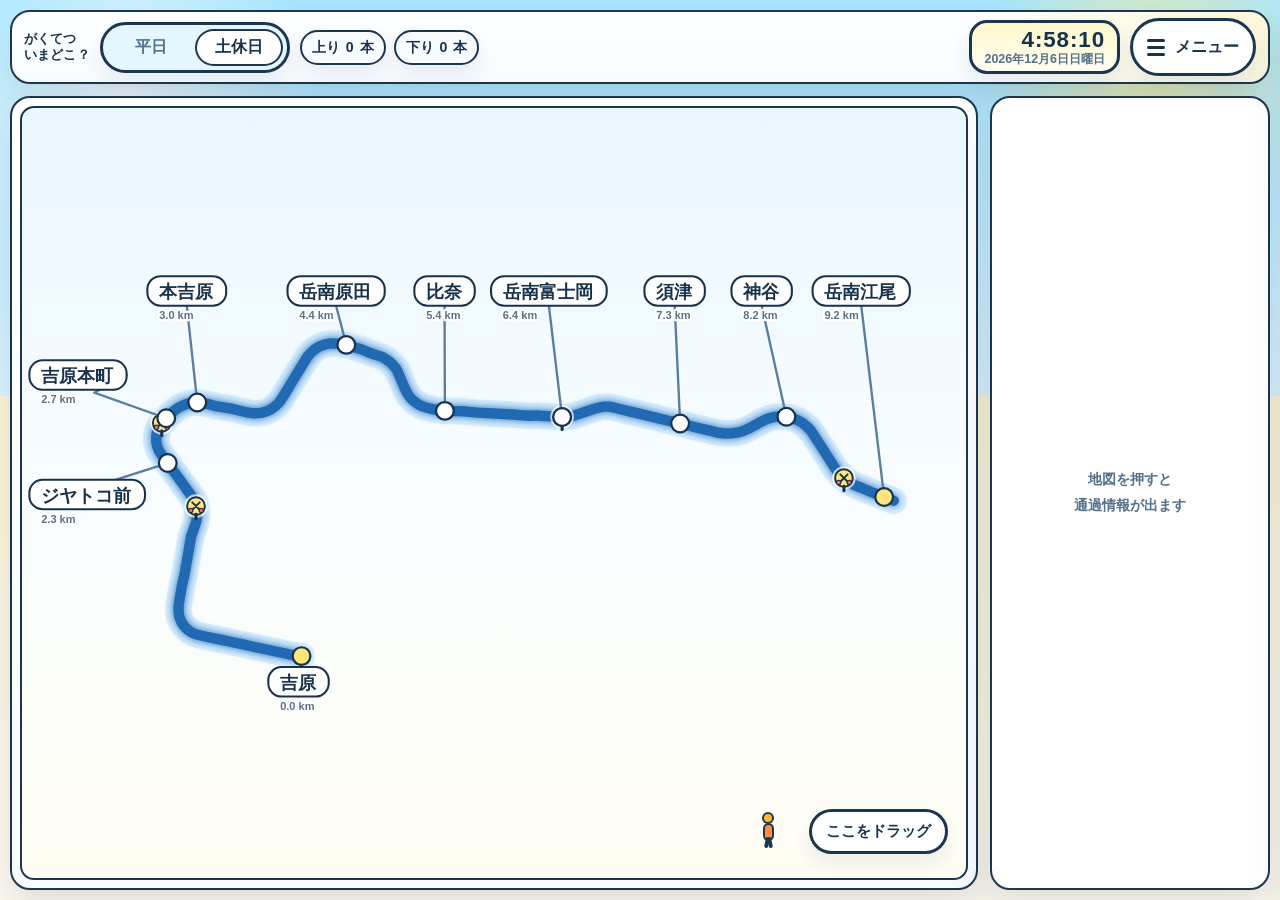
==== index.html @ 210066d0 "first commit" ====
<!DOCTYPE html>
<html lang="ja">
<head>
  <meta charset="UTF-8">
  <meta name="viewport" content="width=device-width, initial-scale=1.0">
  <title>がくてつ いまどこ？</title>
  <link rel="stylesheet" href="./styles/main.css">
</head>
<body>
  <div class="app">
    <header class="top-bar">
      <div class="app-title">がくてつ<br>いまどこ？</div>
      <div class="segmented" role="radiogroup" aria-label="ダイヤ選択">
        <label>
          <input type="radio" name="scheduleType" value="weekday">
          <span>平日</span>
        </label>
        <label>
          <input type="radio" name="scheduleType" value="holiday">
          <span>土休日</span>
        </label>
      </div>

      <div class="status-row">
        <span class="pill">上り <strong id="runningInboundCount">0</strong> 本</span>
        <span class="pill">下り <strong id="runningOutboundCount">0</strong> 本</span>
      </div>

      <div class="time-compact">
        <span class="time-value" id="clockValue">--:--:--</span>
        <span class="date-compact" id="dateValue">----</span>
      </div>

      <button id="menuToggle" class="menu-toggle secondary" type="button" aria-controls="appDrawer" aria-expanded="false">
        <span class="menu-toggle-icon" aria-hidden="true">
          <span></span>
          <span></span>
          <span></span>
        </span>
        <span>メニュー</span>
      </button>
    </header>

    <div class="content-area">
      <div class="map-frame">
        <div class="map-shell" id="mapShell">
          <svg id="routeMap" viewBox="0 0 1280 720" aria-labelledby="mapTitle mapDesc" role="img">
            <title id="mapTitle">岳南電車 路線図</title>
            <desc id="mapDesc">吉原から岳南江尾までの路線、主要踏切、駅、現在の列車位置を表示します。</desc>
          </svg>

          <div id="dragPickerDock" class="drag-picker-dock">
            <button id="dragPicker" class="drag-picker" type="button" aria-label="ひと型をドラッグして場所を選ぶ">
              <span class="drag-picker-person" aria-hidden="true">
                <span class="drag-picker-head"></span>
                <span class="drag-picker-body"></span>
              </span>
            </button>
            <span class="drag-picker-copy" aria-hidden="true">ここをドラッグ</span>
          </div>
        </div>

      </div>

      <aside class="side-panel" id="sidePanel" data-empty="true">
        <div class="side-empty">
          <p>地図を押すと<br>通過情報が出ます</p>
        </div>
        <div class="side-content">
          <header class="side-header">
            <span class="selection-kind" id="selectionKind"></span>
            <div class="selection-name" id="selectionName"></div>
            <div class="selection-km" id="selectionKm"></div>
          </header>

          <div class="side-next" id="sideNextSection">
            <div class="side-dir">
              <div class="side-dir-label"><span class="mini inbound"></span>上り　次の1本</div>
              <ul class="schedule-list" id="nearInboundList"></ul>
            </div>
            <div class="side-dir">
              <div class="side-dir-label"><span class="mini outbound"></span>下り　次の1本</div>
              <ul class="schedule-list" id="nearOutboundList"></ul>
            </div>
          </div>

          <div class="side-all" id="sideAllSection" hidden>
            <div class="side-dir-label">今日の全通過時刻</div>
            <ul class="tt-list" id="sideAllList"></ul>
          </div>

          <div class="side-footer">
            <button id="toggleSidePanelAll" class="secondary compact-button" type="button">全時刻を見る</button>
            <button id="resetSelectionButton" class="secondary compact-button" type="button">えらびなおす</button>
          </div>
        </div>
      </aside>
    </div>
  </div>

  <div class="drawer-backdrop" id="drawerBackdrop" hidden></div>

  <aside class="app-drawer" id="appDrawer" role="dialog" aria-modal="true" aria-hidden="true" aria-label="一覧と詳細" hidden>
    <div class="drawer-head">
      <div>
        <div class="drawer-kicker">メニュー</div>
        <h2>一覧と詳細</h2>
      </div>
      <button id="drawerCloseButton" class="secondary compact-button" type="button">閉じる</button>
    </div>

    <div class="drawer-body">
      <section class="drawer-section">
        <div class="drawer-app-info">
          <span class="eyebrow">おさんぽれっしゃマップ</span>
          <h2>がくてつ いまどこ？</h2>
          <p>地図のどこかを押すと、その場所を通る電車の時刻を表示します。</p>
        </div>
        <div class="status-row">
          <span class="pill">自動判定 <strong id="autoModeLabel">平日</strong></span>
          <span class="pill">表示中 <strong id="activeModeLabel">平日</strong></span>
        </div>
      </section>

      <section class="drawer-section">
        <div class="drawer-section-head">
          <h3>選んだ場所</h3>
          <button id="toggleAllButton" class="secondary compact-button" type="button" disabled>全時刻を見る</button>
        </div>

        <div class="drawer-location-info">
          <span class="drawer-info-item"><span class="drawer-info-label">最寄り駅</span><span id="nearestStation">—</span></span>
          <span class="drawer-info-item"><span class="drawer-info-label">最寄り踏切</span><span id="nearestCrossing">—</span></span>
        </div>

        <div id="selectionDetailSummary" style="display:none"></div>
        <div id="selectionModeSummary" style="display:none"></div>

        <div class="all-passages" id="allPassagesSection" hidden>
          <ul class="tt-list" id="allPassagesList"></ul>
        </div>
      </section>

      <section class="drawer-section">
        <div class="drawer-section-head">
          <h3>駅一覧</h3>
        </div>
        <div class="location-list" id="stationList"></div>
      </section>

      <section class="drawer-section">
        <div class="drawer-section-head">
          <h3>踏切一覧</h3>
        </div>
        <div class="location-list" id="crossingList"></div>
      </section>

      <section class="drawer-section">
        <div class="drawer-section-head">
          <h3>地図の見かた</h3>
        </div>
        <div class="drawer-note">
          青い矢印が上り（岳南江尾→吉原）、オレンジが下り（吉原→岳南江尾）です。黄色のマークが踏切、緑のマーカーが選択した地点です。通過時刻は駅間を等速として計算しています。
        </div>
      </section>
    </div>
  </aside>

  <script defer src="./src/data.js"></script>
  <script defer src="./src/geometry.js"></script>
  <script defer src="./src/schedule.js"></script>
  <script defer src="./src/app.js"></script>
</body>
</html>
---- styles/main.css ----
:root {
  --sky: #a7e7ff;
  --ground: #fff6d8;
  --panel: #ffffff;
  --ink: #18324c;
  --sub: #53718a;
  --outline: #1c3650;
  --route: #2369b3;
  --station: #ffffff;
  --terminal: #ffe57a;
  --crossing: #ffd449;
  --inbound: #2d80ea;
  --outbound: #ff8034;
  --selection: #23c47b;
  --selection-soft: #dff8ea;
  --shadow: 0 18px 40px rgba(24, 50, 76, 0.14);
  --shadow-soft: 0 10px 20px rgba(24, 50, 76, 0.08);
}

* {
  box-sizing: border-box;
}

body {
  margin: 0;
  min-height: 100vh;
  font-family: "Aptos", "BIZ UDPGothic", "Yu Gothic UI", "Yu Gothic", "Meiryo", sans-serif;
  color: var(--ink);
  background:
    radial-gradient(circle at 10% 12%, rgba(255, 255, 255, 0.85), transparent 14%),
    radial-gradient(circle at 90% 8%, rgba(255, 238, 153, 0.75), transparent 12%),
    linear-gradient(180deg, var(--sky) 0%, #dff5ff 44%, var(--ground) 44%, #fffaf0 100%);
  padding: 10px;
  overflow: hidden;
}

body.drawer-open {
  overflow: hidden;
}

.app {
  width: min(1600px, 100%);
  height: calc(100vh - 20px);
  margin: 0 auto;
  display: grid;
  grid-template-rows: auto minmax(0, 1fr);
  gap: 12px;
}

.top-bar,
.map-frame,
.side-panel,
.app-drawer {
  background: var(--panel);
  border: 2px solid var(--outline);
  border-radius: 20px;
  box-shadow: var(--shadow);
}

.top-bar {
  padding: 6px 12px;
  display: flex;
  align-items: center;
  gap: 10px;
  flex-wrap: nowrap;
  background:
    radial-gradient(circle at right top, rgba(255, 229, 122, 0.28), transparent 24%),
    linear-gradient(180deg, rgba(255, 255, 255, 0.98), rgba(248, 252, 255, 0.98));
}

.app-title {
  font-size: 0.82rem;
  font-weight: 900;
  line-height: 1.25;
  white-space: nowrap;
  color: var(--ink);
  letter-spacing: 0.01em;
}

.top-bar .status-row {
  flex: 1 1 auto;
  flex-wrap: nowrap;
}

.time-compact {
  display: flex;
  flex-direction: column;
  align-items: flex-end;
  gap: 2px;
  white-space: nowrap;
  border: 3px solid var(--outline);
  border-radius: 18px;
  padding: 6px 12px;
  background: linear-gradient(180deg, #fff8cb, #fffef3);
  box-shadow: var(--shadow-soft);
}

.time-compact .time-value {
  font-size: 1.4rem;
  font-weight: 900;
  letter-spacing: 0.04em;
  line-height: 1;
  margin-top: 0;
}

.date-compact {
  color: var(--sub);
  font-size: 0.78rem;
  font-weight: 700;
  line-height: 1;
}

.eyebrow {
  display: inline-flex;
  align-self: start;
  align-items: center;
  gap: 8px;
  padding: 4px 10px;
  border-radius: 999px;
  background: #ffec8e;
  border: 2px solid var(--outline);
  font-size: 0.78rem;
  font-weight: 800;
  letter-spacing: 0.04em;
  white-space: nowrap;
}

h1,
h2,
h3,
p {
  margin: 0;
}

h1 {
  font-size: clamp(1.3rem, 1vw + 0.9rem, 1.9rem);
  line-height: 1.1;
  letter-spacing: 0.01em;
  word-break: keep-all;
}

.time-box {
  padding: 10px 14px;
  border-radius: 22px;
  border: 3px solid var(--outline);
  background: linear-gradient(180deg, #fff8cb, #fffef3);
  box-shadow: var(--shadow-soft);
  min-width: 228px;
}

.time-label {
  font-size: 0.8rem;
  font-weight: 800;
  color: var(--sub);
  letter-spacing: 0.08em;
  text-transform: uppercase;
}

.time-value {
  margin-top: 4px;
  font-size: clamp(1.65rem, 1vw + 1rem, 2.2rem);
  font-weight: 900;
  letter-spacing: 0.05em;
  line-height: 1;
}

.date-value {
  margin-top: 4px;
  color: var(--sub);
  font-weight: 700;
}

.segmented {
  display: inline-flex;
  padding: 4px;
  border-radius: 999px;
  background: #e4f6ff;
  border: 3px solid var(--outline);
  box-shadow: var(--shadow-soft);
}

.segmented label {
  position: relative;
  cursor: pointer;
}

.segmented input {
  position: absolute;
  opacity: 0;
  pointer-events: none;
}

.segmented span {
  display: inline-flex;
  align-items: center;
  justify-content: center;
  min-width: 88px;
  padding: 8px 14px;
  border-radius: 999px;
  font-weight: 800;
  color: var(--sub);
  transition: 180ms ease;
}

.segmented input:checked + span {
  color: var(--ink);
  background: #ffffff;
  box-shadow: inset 0 0 0 2px var(--outline);
}

.status-row {
  display: flex;
  gap: 8px;
  flex-wrap: wrap;
  align-items: center;
  justify-content: flex-start;
}

.pill {
  display: inline-flex;
  align-items: center;
  gap: 6px;
  padding: 6px 10px;
  border-radius: 999px;
  background: #f8fbff;
  border: 2px solid var(--outline);
  font-size: 0.88rem;
  font-weight: 800;
  box-shadow: var(--shadow-soft);
}

.pill strong {
  font-weight: 900;
}

button {
  appearance: none;
  border: 3px solid var(--outline);
  border-radius: 999px;
  padding: 11px 16px;
  background: #7ee38f;
  color: var(--ink);
  font: inherit;
  font-weight: 900;
  cursor: pointer;
  box-shadow: var(--shadow-soft);
  transition: transform 180ms ease, filter 180ms ease;
}

button:hover {
  transform: translateY(-1px);
  filter: brightness(1.02);
}

button.secondary {
  background: #ffffff;
}

button:disabled {
  cursor: default;
  opacity: 0.5;
  transform: none;
}

.compact-button {
  padding: 8px 13px;
  font-size: 0.9rem;
}

.menu-toggle {
  display: inline-flex;
  align-items: center;
  gap: 10px;
  padding-inline: 14px;
  min-height: 58px;
}

.menu-toggle-icon {
  display: inline-grid;
  gap: 4px;
}

.menu-toggle-icon span {
  display: block;
  width: 18px;
  height: 3px;
  border-radius: 999px;
  background: var(--ink);
}

.content-area {
  display: grid;
  grid-template-columns: minmax(0, 1fr) 280px;
  gap: 12px;
  min-height: 0;
}

.map-frame {
  padding: 8px;
  display: grid;
  grid-template-rows: minmax(0, 1fr);
  min-height: 0;
  background: linear-gradient(180deg, #ffffff, #f7fbff);
}

.map-legend-overlay {
  position: absolute;
  top: 12px;
  left: 12px;
  display: flex;
  gap: 6px;
  flex-wrap: wrap;
  pointer-events: none;
  z-index: 2;
}

.side-panel {
  padding: 16px 14px;
  display: grid;
  grid-template-rows: 1fr;
  align-items: stretch;
  overflow-y: auto;
}

.side-panel[data-empty="true"] .side-content,
.side-panel[data-empty="false"] .side-empty {
  display: none;
}

.side-empty {
  display: flex;
  align-items: center;
  justify-content: center;
  text-align: center;
  color: var(--sub);
  font-size: 0.9rem;
  font-weight: 700;
  line-height: 1.8;
}

.side-content {
  display: flex;
  flex-direction: column;
  gap: 14px;
}

.side-header {
  display: flex;
  flex-direction: column;
  gap: 4px;
}

.side-header .selection-name {
  font-size: 1rem;
  font-weight: 800;
  line-height: 1.3;
  color: var(--ink);
}

.side-header .selection-km {
  font-size: 1.6rem;
  font-weight: 900;
  letter-spacing: -0.01em;
  color: var(--ink);
}

.side-next {
  display: flex;
  flex-direction: column;
  gap: 10px;
}

.side-dir {
  display: flex;
  flex-direction: column;
  gap: 5px;
}

.side-dir-label {
  display: flex;
  align-items: center;
  gap: 6px;
  font-size: 0.78rem;
  font-weight: 800;
  color: var(--sub);
  letter-spacing: 0.04em;
  text-transform: uppercase;
  padding-bottom: 2px;
  border-bottom: 1px solid rgba(28, 54, 80, 0.1);
}

.side-all {
  display: flex;
  flex-direction: column;
  gap: 6px;
}

.side-all[hidden] {
  display: none;
}

.side-footer {
  display: flex;
  gap: 6px;
  flex-wrap: wrap;
}

.tt-list {
  margin: 0;
  padding: 0;
  list-style: none;
  display: flex;
  flex-direction: column;
  gap: 1px;
}

.tt-item {
  display: flex;
  align-items: center;
  gap: 8px;
  padding: 6px 4px;
  border-bottom: 1px solid rgba(28, 54, 80, 0.06);
}

.tt-time {
  font-size: 0.95rem;
  font-weight: 800;
  font-variant-numeric: tabular-nums;
  white-space: nowrap;
  min-width: 76px;
  color: var(--ink);
}

.tt-badge {
  display: inline-flex;
  align-items: center;
  justify-content: center;
  padding: 2px 8px;
  border-radius: 999px;
  font-size: 0.72rem;
  font-weight: 900;
  color: #fff;
}

.tt-badge.inbound {
  background: var(--inbound);
}

.tt-badge.outbound {
  background: var(--outbound);
}

.tt-rel {
  font-size: 0.82rem;
  font-weight: 700;
  color: var(--sub);
  margin-left: auto;
  white-space: nowrap;
}

.tt-empty {
  font-size: 0.85rem;
  color: var(--sub);
  font-weight: 700;
  padding: 8px 4px;
}

.map-chip {
  display: inline-flex;
  align-items: center;
  gap: 8px;
  padding: 6px 10px;
  border-radius: 999px;
  border: 2px solid var(--outline);
  background: #ffffff;
  font-size: 0.86rem;
  font-weight: 800;
  box-shadow: var(--shadow-soft);
}

.map-shell {
  position: relative;
  min-height: 0;
  height: 100%;
  border-radius: 14px;
  overflow: hidden;
  border: 2px solid var(--outline);
  background:
    linear-gradient(180deg, #e9f7ff, #f9fdff 52%, #fffdf4 100%),
    repeating-linear-gradient(
      90deg,
      rgba(35, 105, 179, 0.04) 0,
      rgba(35, 105, 179, 0.04) 1px,
      transparent 1px,
      transparent 48px
    ),
    repeating-linear-gradient(
      0deg,
      rgba(35, 105, 179, 0.04) 0,
      rgba(35, 105, 179, 0.04) 1px,
      transparent 1px,
      transparent 48px
    );
}

.map-shell.is-targeting {
  box-shadow: inset 0 0 0 5px rgba(255, 212, 73, 0.48);
}

#routeMap {
  width: 100%;
  height: 100%;
  display: block;
}

.selection-kind {
  display: inline-flex;
  align-self: start;
  padding: 5px 10px;
  border-radius: 999px;
  background: var(--selection-soft);
  color: #0f7c4d;
  border: 2px solid var(--selection);
  font-weight: 900;
  font-size: 0.83rem;
}

.selection-name {
  font-size: 1.1rem;
  font-weight: 900;
  line-height: 1.3;
}

.selection-km {
  font-size: 1.4rem;
  font-weight: 900;
  line-height: 1;
  white-space: nowrap;
}

.selection-strip-actions {
  display: none;
}

.meta-grid {
  display: grid;
  gap: 8px;
}

.meta-grid-compact {
  grid-template-columns: repeat(2, minmax(0, 1fr));
}

.meta-box,
.selection-summary-box {
  padding: 6px 0;
}

.meta-label {
  color: var(--sub);
  font-size: 0.8rem;
  font-weight: 800;
}

.meta-value {
  margin-top: 4px;
  font-weight: 900;
  line-height: 1.35;
}

.selection-mode {
  color: var(--sub);
  font-size: 0.84rem;
  font-weight: 800;
}

.direction-block {
  display: grid;
  gap: 6px;
  min-width: 0;
}

.direction-title {
  display: flex;
  align-items: center;
  gap: 8px;
  font-size: 0.94rem;
  font-weight: 900;
}

.mini {
  width: 14px;
  height: 14px;
  border-radius: 50%;
  display: inline-block;
  border: 2px solid var(--outline);
  flex: 0 0 auto;
}

.mini.inbound {
  background: var(--inbound);
}

.mini.outbound {
  background: var(--outbound);
}

.schedule-list {
  margin: 0;
  padding: 0;
  list-style: none;
  display: grid;
  gap: 6px;
}

.schedule-item,
.empty-item {
  padding: 10px 11px;
  border-radius: 16px;
  border: 2px solid var(--outline);
  background: #ffffff;
  box-shadow: var(--shadow-soft);
}

.empty-item {
  color: var(--sub);
  background: #f9fbfd;
  font-weight: 700;
}

.schedule-item.passed {
  opacity: 0.56;
}

.schedule-main {
  display: flex;
  justify-content: space-between;
  gap: 8px;
  align-items: center;
  flex-wrap: wrap;
}

.schedule-time {
  font-size: 1rem;
  font-weight: 900;
}

.schedule-badge {
  display: inline-flex;
  align-items: center;
  justify-content: center;
  padding: 4px 9px;
  border-radius: 999px;
  color: #ffffff;
  font-size: 0.78rem;
  font-weight: 900;
  letter-spacing: 0.02em;
}

.schedule-badge.inbound {
  background: var(--inbound);
}

.schedule-badge.outbound {
  background: var(--outbound);
}

.schedule-sub {
  margin-top: 4px;
  color: var(--sub);
  font-size: 0.85rem;
  line-height: 1.4;
}

.schedule-relative {
  margin-top: 5px;
  font-size: 0.83rem;
  font-weight: 900;
}

.schedule-list-compact .schedule-item,
.schedule-list-compact .empty-item {
  min-height: 100%;
}

.schedule-list-compact .schedule-sub {
  display: none;
}

.all-passages[hidden] {
  display: none;
}

.all-passages {
  max-height: 360px;
  overflow: auto;
  padding-right: 4px;
}

.map-caption {
  display: flex;
  justify-content: space-between;
  gap: 8px;
  flex-wrap: wrap;
  color: var(--sub);
  font-size: 0.84rem;
  line-height: 1.4;
}

.drag-picker-dock {
  position: absolute;
  right: 18px;
  bottom: 18px;
  z-index: 3;
  display: inline-flex;
  align-items: center;
  gap: 12px;
}

.drag-picker {
  position: relative;
  width: 58px;
  height: 58px;
  display: inline-flex;
  align-items: center;
  justify-content: center;
  padding: 0;
  border-radius: 50%;
  border: none;
  background: transparent;
  box-shadow: none;
  cursor: grab;
  user-select: none;
  touch-action: none;
}

.drag-picker:active {
  cursor: grabbing;
}

.drag-picker.is-dragging {
  position: fixed;
  top: 0;
  left: 0;
  right: auto;
  transform: translate(-50%, -64%);
  z-index: 1000;
  cursor: grabbing;
  pointer-events: none;
  box-shadow: 0 18px 28px rgba(24, 50, 76, 0.24);
}

.drag-picker-dock.is-dragging .drag-picker-copy {
  opacity: 0.26;
}

.drag-picker-copy {
  padding: 10px 14px;
  border-radius: 999px;
  border: 3px solid var(--outline);
  background: rgba(255, 255, 255, 0.96);
  box-shadow: var(--shadow-soft);
  font-size: 0.92rem;
  font-weight: 900;
  color: var(--ink);
  white-space: nowrap;
  pointer-events: none;
}

.drag-picker-person {
  position: relative;
  width: 24px;
  height: 38px;
  display: inline-block;
  flex: 0 0 auto;
}

.drag-picker-head {
  position: absolute;
  top: 0;
  left: 50%;
  width: 12px;
  height: 12px;
  margin-left: -6px;
  border-radius: 50%;
  background: #ffb631;
  border: 2px solid var(--outline);
}

.drag-picker-body {
  position: absolute;
  left: 50%;
  top: 11px;
  width: 11px;
  height: 18px;
  margin-left: -5.5px;
  border-radius: 7px;
  background: #ff8c42;
  border: 2px solid var(--outline);
}

.drag-picker-body::before,
.drag-picker-body::after {
  content: "";
  position: absolute;
  bottom: -9px;
  width: 4px;
  height: 11px;
  border-radius: 4px;
  background: var(--outline);
}

.drag-picker-body::before {
  left: 0;
  transform: rotate(12deg);
}

.drag-picker-body::after {
  right: 0;
  transform: rotate(-12deg);
}

.legend-dot,
.legend-square {
  width: 15px;
  height: 15px;
  display: inline-block;
  border: 2px solid var(--outline);
  flex: 0 0 auto;
}

.legend-dot {
  border-radius: 50%;
  background: var(--station);
}

.legend-dot.terminal {
  background: var(--terminal);
}

.legend-dot.selection {
  background: var(--selection);
}

.legend-square.inbound {
  background: var(--inbound);
  border-radius: 5px;
}

.legend-square.outbound {
  background: var(--outbound);
  border-radius: 5px;
}

.legend-triangle {
  width: 0;
  height: 0;
  border-left: 8px solid transparent;
  border-right: 8px solid transparent;
  border-bottom: 14px solid var(--crossing);
  filter: drop-shadow(0 1px 0 var(--outline));
  flex: 0 0 auto;
}

.drawer-backdrop {
  position: fixed;
  inset: 0;
  z-index: 20;
  background: rgba(24, 50, 76, 0.18);
  backdrop-filter: blur(2px);
  opacity: 0;
  pointer-events: none;
  transition: opacity 220ms ease;
}

.drawer-backdrop.is-open {
  opacity: 1;
  pointer-events: auto;
}

.app-drawer {
  position: fixed;
  top: 10px;
  right: 10px;
  bottom: 10px;
  width: min(420px, calc(100vw - 20px));
  z-index: 30;
  padding: 18px;
  display: grid;
  grid-template-rows: auto minmax(0, 1fr);
  gap: 16px;
  transform: translateX(calc(100% + 18px));
  transition: transform 220ms ease;
  background: linear-gradient(180deg, #ffffff, #fffdfa);
}

.app-drawer.is-open {
  transform: translateX(0);
}

.drawer-head {
  display: flex;
  align-items: center;
  justify-content: space-between;
  gap: 12px;
}

.drawer-kicker {
  color: var(--sub);
  font-size: 0.8rem;
  font-weight: 900;
  letter-spacing: 0.08em;
  text-transform: uppercase;
}

.drawer-head h2 {
  margin-top: 2px;
  font-size: 1.3rem;
}

.drawer-body {
  min-height: 0;
  overflow: auto;
  display: grid;
  gap: 16px;
  padding-right: 4px;
}

.drawer-section {
  padding: 14px 2px;
  border-bottom: 1px solid rgba(28, 54, 80, 0.1);
  display: flex;
  flex-direction: column;
  gap: 10px;
}

.drawer-section:last-child {
  border-bottom: none;
}

.drawer-app-info {
  display: flex;
  flex-direction: column;
  gap: 4px;
}

.drawer-app-info h2 {
  font-size: 1.1rem;
}

.drawer-app-info p {
  color: var(--sub);
  font-size: 0.84rem;
  line-height: 1.5;
}

.drawer-section-head {
  display: flex;
  justify-content: space-between;
  gap: 12px;
  align-items: center;
}

.drawer-section h3 {
  font-size: 0.82rem;
  font-weight: 800;
  letter-spacing: 0.06em;
  text-transform: uppercase;
  color: var(--sub);
}

.drawer-location-info {
  display: flex;
  flex-direction: column;
  gap: 2px;
}

.drawer-info-item {
  font-size: 0.9rem;
  font-weight: 700;
  display: flex;
  gap: 8px;
  align-items: baseline;
}

.drawer-info-label {
  font-size: 0.75rem;
  color: var(--sub);
  font-weight: 700;
  white-space: nowrap;
}

.location-list {
  display: grid;
  grid-template-columns: repeat(2, minmax(0, 1fr));
  gap: 8px;
}

.location-button {
  width: 100%;
  border: 1px solid rgba(28, 54, 80, 0.2);
  border-radius: 10px;
  background: #ffffff;
  padding: 8px 10px;
  text-align: left;
  display: grid;
  gap: 2px;
  font-weight: 800;
}

.location-button.is-active {
  background: var(--selection-soft);
  border-color: var(--selection);
}

.location-name {
  font-size: 0.94rem;
  line-height: 1.25;
}

.location-meta {
  color: var(--sub);
  font-size: 0.8rem;
  font-weight: 800;
}

.drawer-note {
  padding: 12px 14px;
  border-radius: 10px;
  background: #f0f6ff;
  border-left: 3px solid var(--route);
  color: var(--sub);
  line-height: 1.6;
  font-size: 0.92rem;
}

@media (max-width: 680px) {
  body {
    overflow: auto;
  }

  .app {
    gap: 10px;
    height: auto;
  }

  .content-area {
    grid-template-columns: 1fr;
  }

  .side-panel {
    min-height: 200px;
  }

  .segmented {
    width: 100%;
  }

  .segmented label {
    flex: 1 1 auto;
  }

  .segmented span {
    width: 100%;
  }

  .meta-grid-compact,
  .location-list {
    grid-template-columns: 1fr;
  }

  .map-shell {
    min-height: 560px;
  }

  .drag-picker-dock {
    right: 12px;
    bottom: 12px;
    gap: 10px;
  }

  .drag-picker {
    width: 52px;
    height: 52px;
  }

  .drag-picker-copy {
    font-size: 0.84rem;
    padding: 8px 12px;
  }

  .app-drawer {
    width: calc(100vw - 16px);
    inset: 8px;
    top: 8px;
    right: 8px;
    bottom: 8px;
  }
}
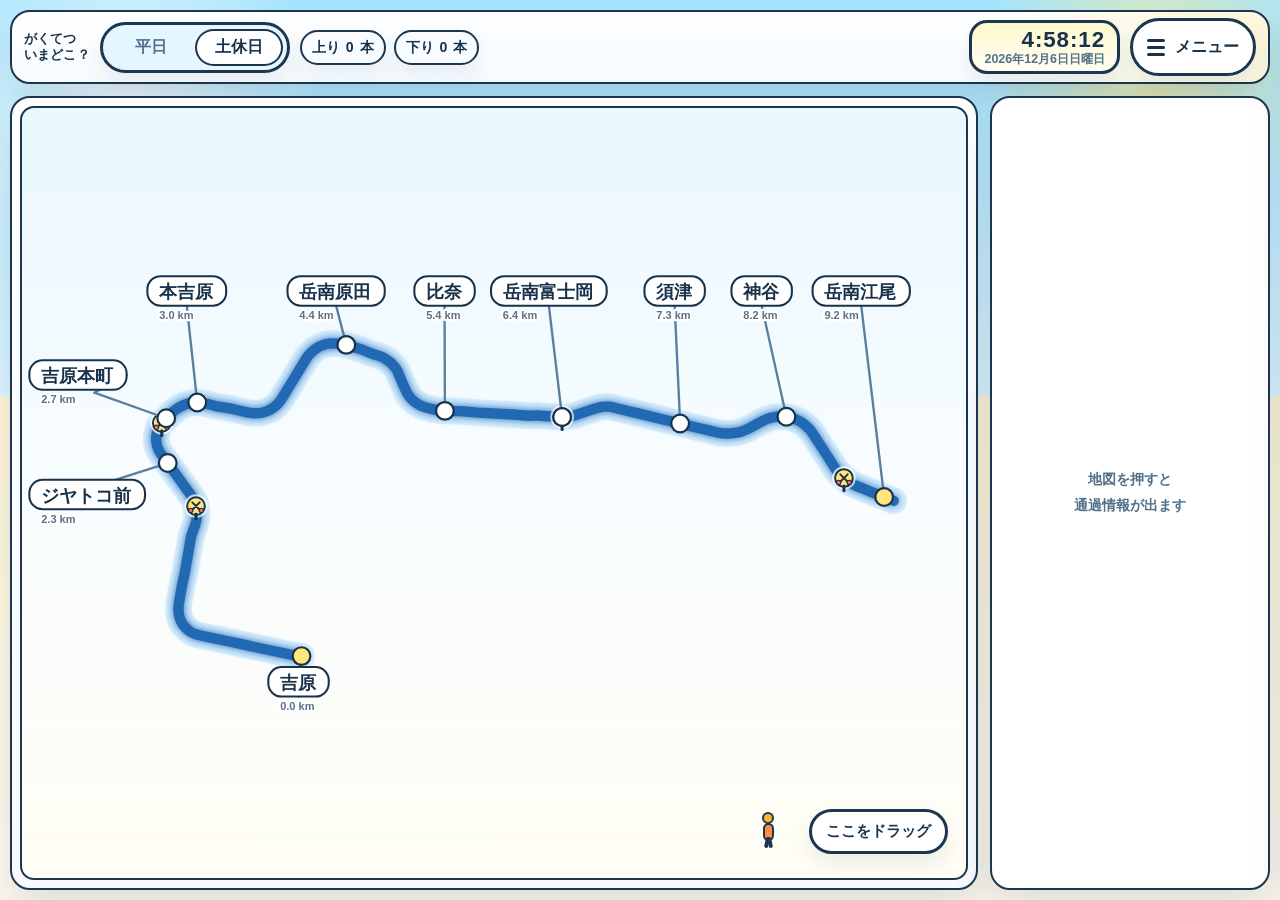
==== commit cd554742: "add mobile bottom-sheet layout and GitHub link in menu - Mobile (<= 680px): full-screen map, side pa" ====
--- a/index.html
+++ b/index.html
@@ -120,6 +120,7 @@
           <span class="pill">自動判定 <strong id="autoModeLabel">平日</strong></span>
           <span class="pill">表示中 <strong id="activeModeLabel">平日</strong></span>
         </div>
+        <a href="https://github.com/phys-ken/gakutetsu-imadoko" class="drawer-github-link" target="_blank" rel="noopener noreferrer">GitHub でソースを見る ↗</a>
       </section>
 
       <section class="drawer-section">
--- a/styles/main.css
+++ b/styles/main.css
@@ -1034,66 +1034,216 @@
   font-size: 0.92rem;
 }
 
+/* ─── GitHub link in drawer ─── */
+.drawer-github-link {
+  display: inline-flex;
+  align-items: center;
+  color: var(--route);
+  font-size: 0.84rem;
+  font-weight: 800;
+  text-decoration: none;
+  gap: 4px;
+}
+.drawer-github-link:hover {
+  text-decoration: underline;
+}
+
+/* ─── Mobile: bottom-sheet layout ─── */
 @media (max-width: 680px) {
+  /* Full-bleed, no scroll on body */
   body {
-    overflow: auto;
+    padding: 0;
+    overflow: hidden;
+    height: 100vh;
+    height: 100dvh;
   }
 
   .app {
-    gap: 10px;
-    height: auto;
-  }
-
+    height: 100vh;
+    height: 100dvh;
+    width: 100%;
+    gap: 0;
+  }
+
+  /* ── Compact top bar ── */
+  .top-bar {
+    border-radius: 0;
+    border-left: none;
+    border-right: none;
+    border-top: none;
+    padding: 5px 10px;
+    gap: 6px;
+  }
+
+  .app-title {
+    font-size: 0.68rem;
+    line-height: 1.2;
+  }
+
+  /* Hide running-train count pills (less critical on mobile) */
+  .top-bar .status-row {
+    display: none;
+  }
+
+  .segmented {
+    padding: 3px;
+    border-width: 2px;
+  }
+
+  .segmented span {
+    min-width: 56px;
+    padding: 5px 8px;
+    font-size: 0.84rem;
+  }
+
+  .time-compact {
+    padding: 4px 8px;
+    border-width: 2px;
+    border-radius: 12px;
+    gap: 0;
+  }
+
+  .time-compact .time-value {
+    font-size: 1.05rem;
+    letter-spacing: 0.01em;
+  }
+
+  /* Hide date on mobile — clock alone is enough */
+  .date-compact {
+    display: none;
+  }
+
+  .menu-toggle {
+    min-height: 38px;
+    padding: 0 10px;
+    gap: 5px;
+    font-size: 0.82rem;
+  }
+
+  .menu-toggle-icon span {
+    width: 14px;
+  }
+
+  /* ── Map fills all remaining height ── */
   .content-area {
     grid-template-columns: 1fr;
-  }
-
+    gap: 0;
+    overflow: hidden;
+  }
+
+  .map-frame {
+    border-radius: 0;
+    border: none;
+    box-shadow: none;
+    padding: 0;
+  }
+
+  .map-shell {
+    border-radius: 0;
+    border: none;
+    min-height: unset;
+  }
+
+  /* ── Drag picker: top-right so it's clear of the bottom sheet ── */
+  .drag-picker-dock {
+    top: 10px;
+    right: 10px;
+    bottom: auto;
+    gap: 6px;
+  }
+
+  .drag-picker {
+    width: 50px;
+    height: 50px;
+  }
+
+  .drag-picker-copy {
+    font-size: 0.78rem;
+    padding: 6px 10px;
+  }
+
+  /* ── Side panel → bottom sheet ── */
   .side-panel {
-    min-height: 200px;
-  }
-
-  .segmented {
+    /* take out of grid flow */
+    position: fixed;
+    inset: auto 0 0 0;
+    z-index: 10;
+    /* sizing */
+    max-height: 72vh;
+    /* shape */
+    border-radius: 22px 22px 0 0;
+    border-bottom: none;
+    border-left: none;
+    border-right: none;
+    box-shadow: 0 -6px 28px rgba(24, 50, 76, 0.16);
+    /* slide-up animation */
+    transform: translateY(100%);
+    transition: transform 300ms cubic-bezier(0.32, 0.72, 0, 1);
+    /* layout */
+    display: flex;
+    flex-direction: column;
+    padding: 0 16px;
+    padding-bottom: max(20px, env(safe-area-inset-bottom));
+    overflow-y: auto;
+    overscroll-behavior: contain;
+  }
+
+  /* Drag handle pill at top of sheet */
+  .side-panel::before {
+    content: "";
+    display: block;
+    flex-shrink: 0;
+    width: 36px;
+    height: 4px;
+    border-radius: 2px;
+    background: rgba(28, 54, 80, 0.2);
+    margin: 10px auto 6px;
+  }
+
+  /* Slide in when a point is selected */
+  .side-panel[data-empty="false"] {
+    transform: translateY(0);
+  }
+
+  /* Empty state has no content — keep sheet hidden */
+  .side-empty {
+    display: none;
+  }
+
+  .side-content {
+    padding-top: 6px;
+    gap: 12px;
+    flex: 1;
+  }
+
+  /* Footer stays pinned at the bottom of the sheet */
+  .side-footer {
+    position: sticky;
+    bottom: 0;
+    background: var(--panel);
+    padding: 8px 0 2px;
+    margin-top: 4px;
+    flex-shrink: 0;
+  }
+
+  /* ── Drawer: full screen on mobile ── */
+  .app-drawer {
+    top: 0;
+    left: 0;
+    right: 0;
+    bottom: 0;
     width: 100%;
-  }
-
-  .segmented label {
-    flex: 1 1 auto;
-  }
-
-  .segmented span {
-    width: 100%;
-  }
-
-  .meta-grid-compact,
+    border-radius: 0;
+    border: none;
+    box-shadow: none;
+  }
+
+  /* ── Location lists: 2 columns ── */
   .location-list {
+    grid-template-columns: repeat(2, 1fr);
+  }
+
+  .meta-grid-compact {
     grid-template-columns: 1fr;
   }
-
-  .map-shell {
-    min-height: 560px;
-  }
-
-  .drag-picker-dock {
-    right: 12px;
-    bottom: 12px;
-    gap: 10px;
-  }
-
-  .drag-picker {
-    width: 52px;
-    height: 52px;
-  }
-
-  .drag-picker-copy {
-    font-size: 0.84rem;
-    padding: 8px 12px;
-  }
-
-  .app-drawer {
-    width: calc(100vw - 16px);
-    inset: 8px;
-    top: 8px;
-    right: 8px;
-    bottom: 8px;
-  }
 }
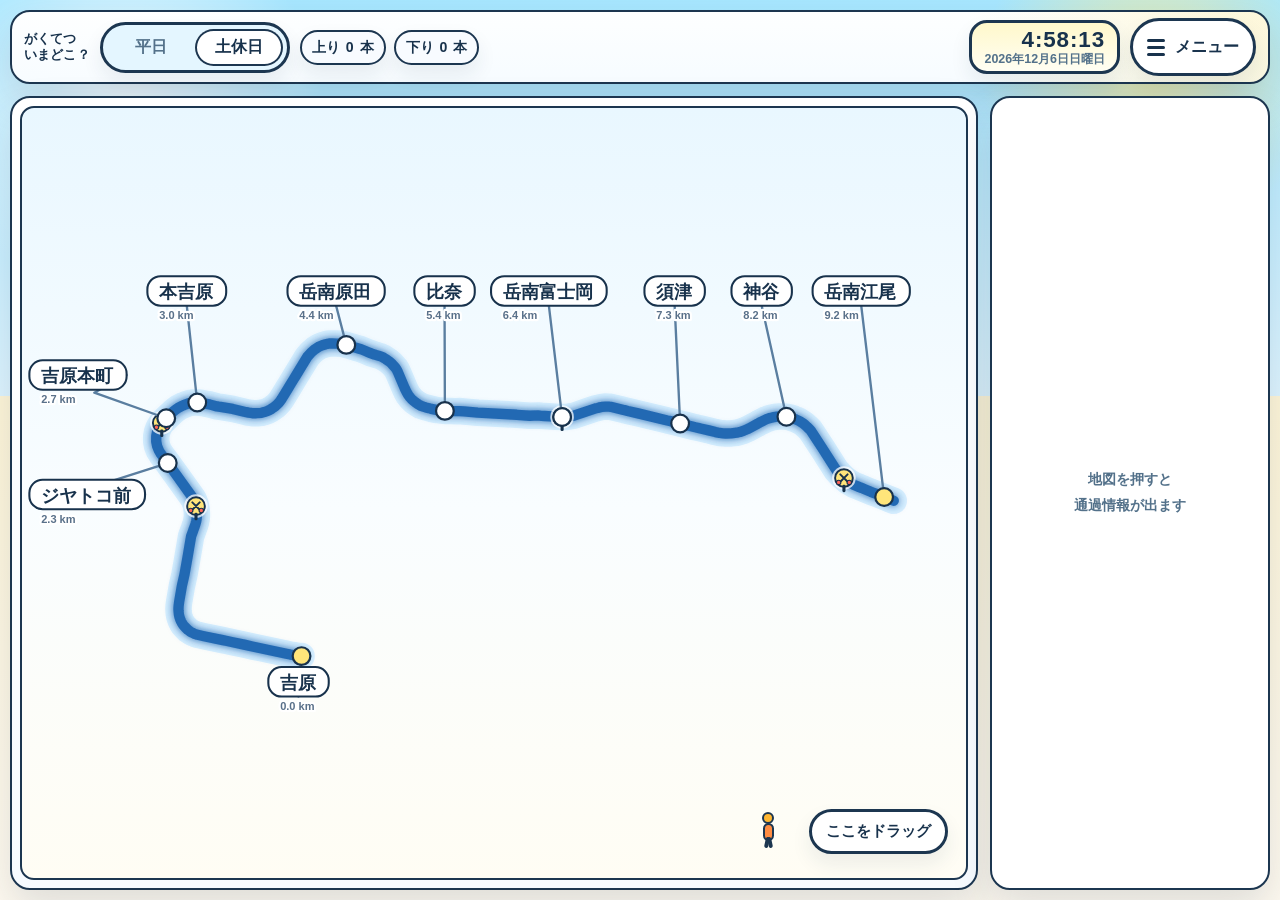
==== commit c8bc3e04: "スマホドロワーバグ修正・km微調整UI・localStorage保存を追加 - モバイルでドロワーが開いたままになるバグを修正（mobile CSSにtransform明示） - [hidden]属性" ====
--- a/index.html
+++ b/index.html
@@ -72,6 +72,15 @@
             <div class="selection-name" id="selectionName"></div>
             <div class="selection-km" id="selectionKm"></div>
           </header>
+
+          <div class="km-adjuster" id="kmAdjuster" hidden>
+            <div class="km-adj-row">
+              <button type="button" id="kmMinus" class="secondary compact-button km-adj-btn" aria-label="0.05km 戻す">−</button>
+              <input type="number" id="kmInput" class="km-adj-input" step="0.05" min="0" max="9.20" aria-label="吉原からの距離 km">
+              <button type="button" id="kmPlus" class="secondary compact-button km-adj-btn" aria-label="0.05km 進める">＋</button>
+            </div>
+            <div class="km-adj-context" id="kmAdjContext"></div>
+          </div>
 
           <div class="side-next" id="sideNextSection">
             <div class="side-dir">
--- a/styles/main.css
+++ b/styles/main.css
@@ -1032,6 +1032,72 @@
   color: var(--sub);
   line-height: 1.6;
   font-size: 0.92rem;
+}
+
+/* ─── Fix [hidden] attribute being overridden by display:grid ─── */
+.app-drawer[hidden] {
+  display: none;
+}
+
+/* ─── km adjuster panel ─── */
+.km-adjuster[hidden] {
+  display: none;
+}
+
+.km-adjuster {
+  display: flex;
+  flex-direction: column;
+  gap: 6px;
+}
+
+.km-adj-row {
+  display: flex;
+  align-items: center;
+  gap: 6px;
+}
+
+.km-adj-btn {
+  flex: 0 0 auto;
+  width: 42px;
+  padding: 7px 0;
+  font-size: 1.1rem;
+  font-weight: 900;
+  text-align: center;
+}
+
+.km-adj-input {
+  flex: 1;
+  min-width: 0;
+  border: 3px solid var(--outline);
+  border-radius: 999px;
+  padding: 7px 12px;
+  font: inherit;
+  font-weight: 900;
+  font-size: 0.95rem;
+  text-align: center;
+  background: #fff;
+  color: var(--ink);
+  -moz-appearance: textfield;
+  appearance: textfield;
+  outline: none;
+}
+
+.km-adj-input::-webkit-inner-spin-button,
+.km-adj-input::-webkit-outer-spin-button {
+  -webkit-appearance: none;
+}
+
+.km-adj-input:focus {
+  border-color: var(--route);
+}
+
+.km-adj-context {
+  font-size: 0.8rem;
+  font-weight: 700;
+  color: var(--sub);
+  text-align: center;
+  line-height: 1.6;
+  white-space: pre-line;
 }
 
 /* ─── GitHub link in drawer ─── */
@@ -1226,7 +1292,7 @@
     flex-shrink: 0;
   }
 
-  /* ── Drawer: full screen on mobile ── */
+  /* ── Drawer: full screen on mobile, explicit transform to prevent stuck-open bug ── */
   .app-drawer {
     top: 0;
     left: 0;
@@ -1236,6 +1302,11 @@
     border-radius: 0;
     border: none;
     box-shadow: none;
+    transform: translateX(110%);
+  }
+
+  .app-drawer.is-open {
+    transform: translateX(0);
   }
 
   /* ── Location lists: 2 columns ── */
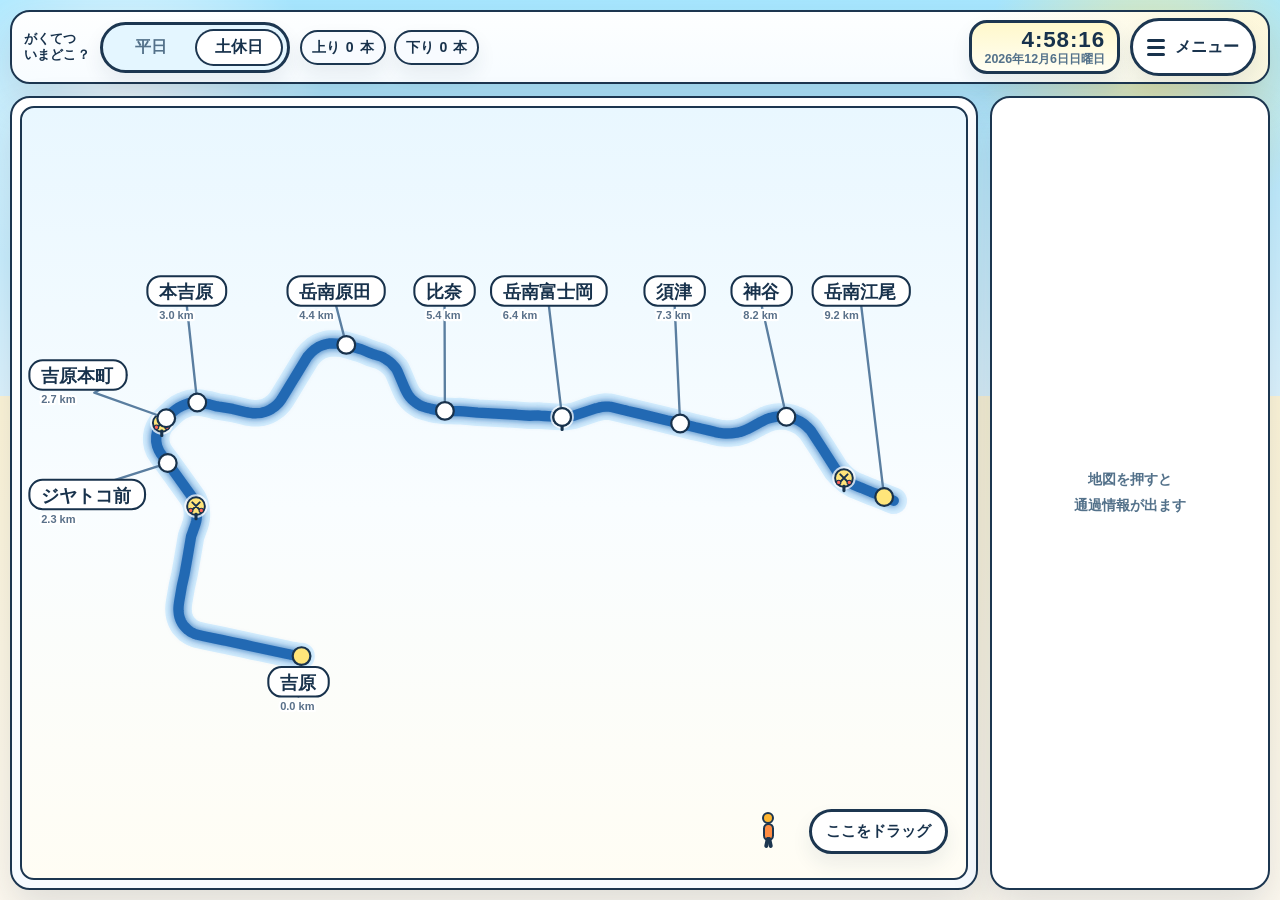
==== commit 6a99bc4d: "add two-snap bottom sheet for mobile" ====
--- a/index.html
+++ b/index.html
@@ -62,7 +62,8 @@
 
       </div>
 
-      <aside class="side-panel" id="sidePanel" data-empty="true">
+      <aside class="side-panel" id="sidePanel" data-empty="true" data-sheet="peek">
+        <div class="sheet-handle-bar" id="sheetHandleBar" aria-label="引き上げる/引き下げる" role="button" tabindex="0"></div>
         <div class="side-empty">
           <p>地図を押すと<br>通過情報が出ます</p>
         </div>
--- a/styles/main.css
+++ b/styles/main.css
@@ -456,6 +456,10 @@
   color: var(--sub);
   margin-left: auto;
   white-space: nowrap;
+}
+
+.tt-item.passed {
+  opacity: 0.38;
 }
 
 .tt-empty {
@@ -1100,6 +1104,11 @@
   white-space: pre-line;
 }
 
+/* ─── Bottom sheet handle (visible only on mobile) ─── */
+.sheet-handle-bar {
+  display: none;
+}
+
 /* ─── GitHub link in drawer ─── */
 .drawer-github-link {
   display: inline-flex;
@@ -1230,45 +1239,59 @@
 
   /* ── Side panel → bottom sheet ── */
   .side-panel {
-    /* take out of grid flow */
     position: fixed;
     inset: auto 0 0 0;
     z-index: 10;
-    /* sizing */
-    max-height: 72vh;
-    /* shape */
     border-radius: 22px 22px 0 0;
     border-bottom: none;
     border-left: none;
     border-right: none;
     box-shadow: 0 -6px 28px rgba(24, 50, 76, 0.16);
-    /* slide-up animation */
     transform: translateY(100%);
-    transition: transform 300ms cubic-bezier(0.32, 0.72, 0, 1);
-    /* layout */
+    transition: transform 300ms cubic-bezier(0.32, 0.72, 0, 1),
+                max-height 280ms cubic-bezier(0.32, 0.72, 0, 1);
     display: flex;
     flex-direction: column;
     padding: 0 16px;
     padding-bottom: max(20px, env(safe-area-inset-bottom));
+    overflow: hidden;
+    overscroll-behavior: contain;
+  }
+
+  /* Slide in when a point is selected */
+  .side-panel[data-empty="false"] {
+    transform: translateY(0);
+  }
+
+  /* peek: compact — map stays visible above */
+  .side-panel[data-empty="false"][data-sheet="peek"] {
+    max-height: 45dvh;
+    overflow: hidden;
+  }
+
+  /* full: expanded — nearly full height */
+  .side-panel[data-empty="false"][data-sheet="full"] {
+    max-height: 74dvh;
     overflow-y: auto;
-    overscroll-behavior: contain;
-  }
-
-  /* Drag handle pill at top of sheet */
-  .side-panel::before {
-    content: "";
+  }
+
+  /* Sheet handle (replaces ::before) */
+  .sheet-handle-bar {
     display: block;
     flex-shrink: 0;
+    padding: 10px 0 8px;
+    touch-action: none;
+    cursor: ns-resize;
+    text-align: center;
+  }
+
+  .sheet-handle-bar::before {
+    content: "";
+    display: inline-block;
     width: 36px;
     height: 4px;
     border-radius: 2px;
     background: rgba(28, 54, 80, 0.2);
-    margin: 10px auto 6px;
-  }
-
-  /* Slide in when a point is selected */
-  .side-panel[data-empty="false"] {
-    transform: translateY(0);
   }
 
   /* Empty state has no content — keep sheet hidden */
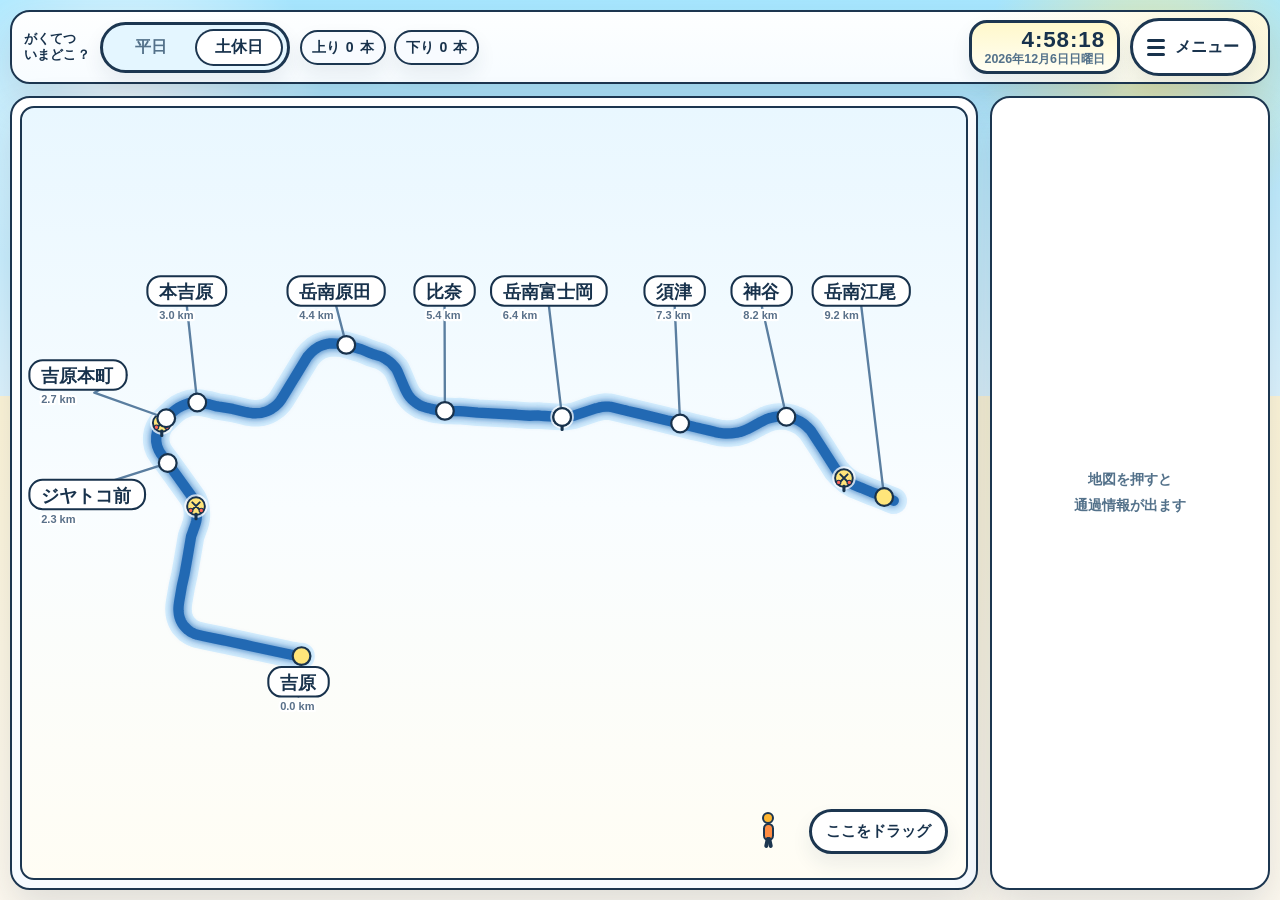
==== commit 72706abd: "remove selected-location section from drawer menu" ====
--- a/index.html
+++ b/index.html
@@ -135,25 +135,6 @@
 
       <section class="drawer-section">
         <div class="drawer-section-head">
-          <h3>選んだ場所</h3>
-          <button id="toggleAllButton" class="secondary compact-button" type="button" disabled>全時刻を見る</button>
-        </div>
-
-        <div class="drawer-location-info">
-          <span class="drawer-info-item"><span class="drawer-info-label">最寄り駅</span><span id="nearestStation">—</span></span>
-          <span class="drawer-info-item"><span class="drawer-info-label">最寄り踏切</span><span id="nearestCrossing">—</span></span>
-        </div>
-
-        <div id="selectionDetailSummary" style="display:none"></div>
-        <div id="selectionModeSummary" style="display:none"></div>
-
-        <div class="all-passages" id="allPassagesSection" hidden>
-          <ul class="tt-list" id="allPassagesList"></ul>
-        </div>
-      </section>
-
-      <section class="drawer-section">
-        <div class="drawer-section-head">
           <h3>駅一覧</h3>
         </div>
         <div class="location-list" id="stationList"></div>
--- a/styles/main.css
+++ b/styles/main.css
@@ -1265,33 +1265,35 @@
 
   /* peek: compact — map stays visible above */
   .side-panel[data-empty="false"][data-sheet="peek"] {
-    max-height: 45dvh;
+    max-height: 36dvh;
     overflow: hidden;
   }
 
   /* full: expanded — nearly full height */
   .side-panel[data-empty="false"][data-sheet="full"] {
-    max-height: 74dvh;
+    max-height: 82dvh;
     overflow-y: auto;
   }
 
-  /* Sheet handle (replaces ::before) */
+  /* Sheet handle */
   .sheet-handle-bar {
     display: block;
     flex-shrink: 0;
-    padding: 10px 0 8px;
+    padding: 14px 0 12px;
     touch-action: none;
     cursor: ns-resize;
     text-align: center;
+    user-select: none;
+    -webkit-user-select: none;
   }
 
   .sheet-handle-bar::before {
     content: "";
     display: inline-block;
-    width: 36px;
-    height: 4px;
-    border-radius: 2px;
-    background: rgba(28, 54, 80, 0.2);
+    width: 48px;
+    height: 5px;
+    border-radius: 3px;
+    background: rgba(28, 54, 80, 0.28);
   }
 
   /* Empty state has no content — keep sheet hidden */
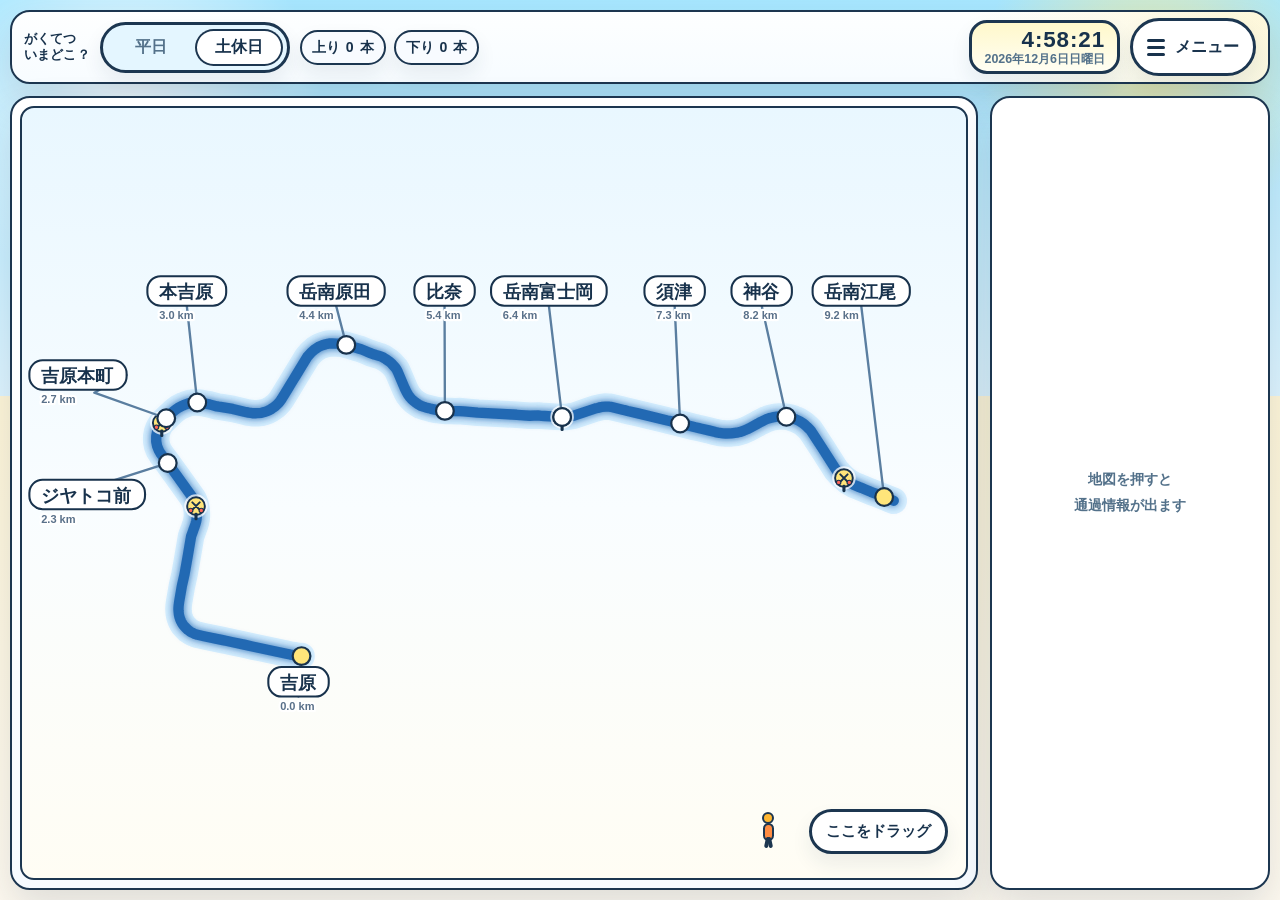
==== commit a7a86194: "feat: unify next-train panel as time-ordered top 2 + add M5-style mobile bar - Replace the side pane" ====
--- a/index.html
+++ b/index.html
@@ -4,7 +4,7 @@
   <meta charset="UTF-8">
   <meta name="viewport" content="width=device-width, initial-scale=1.0">
   <title>がくてつ いまどこ？</title>
-  <link rel="stylesheet" href="./styles/main.css">
+  <link rel="stylesheet" href="./styles/main.css?v=2026052101">
 </head>
 <body>
   <div class="app">
@@ -58,6 +58,8 @@
             </button>
             <span class="drag-picker-copy" aria-hidden="true">ここをドラッグ</span>
           </div>
+
+          <div class="next-bar" id="nextBar" aria-live="polite" hidden></div>
         </div>
 
       </div>
@@ -85,12 +87,8 @@
 
           <div class="side-next" id="sideNextSection">
             <div class="side-dir">
-              <div class="side-dir-label"><span class="mini inbound"></span>上り　次の1本</div>
-              <ul class="schedule-list" id="nearInboundList"></ul>
-            </div>
-            <div class="side-dir">
-              <div class="side-dir-label"><span class="mini outbound"></span>下り　次の1本</div>
-              <ul class="schedule-list" id="nearOutboundList"></ul>
+              <div class="side-dir-label">次の2本</div>
+              <ul class="schedule-list" id="nearComingList"></ul>
             </div>
           </div>
 
@@ -158,9 +156,9 @@
     </div>
   </aside>
 
-  <script defer src="./src/data.js"></script>
-  <script defer src="./src/geometry.js"></script>
-  <script defer src="./src/schedule.js"></script>
-  <script defer src="./src/app.js"></script>
+  <script defer src="./src/data.js?v=2026052101"></script>
+  <script defer src="./src/geometry.js?v=2026052101"></script>
+  <script defer src="./src/schedule.js?v=2026052101"></script>
+  <script defer src="./src/app.js?v=2026052101"></script>
 </body>
 </html>
--- a/styles/main.css
+++ b/styles/main.css
@@ -511,6 +511,15 @@
   box-shadow: inset 0 0 0 5px rgba(255, 212, 73, 0.48);
 }
 
+/* ─── M5風 直近2本バー (mobile only) ─── */
+.next-bar {
+  display: none;
+}
+
+.next-bar[hidden] {
+  display: none !important;
+}
+
 #routeMap {
   width: 100%;
   height: 100%;
@@ -1219,9 +1228,64 @@
     min-height: unset;
   }
 
-  /* ── Drag picker: top-right so it's clear of the bottom sheet ── */
+  /* ── M5風 次2本バー: 地図上部オーバーレイ ── */
+  .next-bar {
+    position: absolute;
+    top: 0;
+    left: 0;
+    right: 0;
+    z-index: 4;
+    display: flex;
+    align-items: center;
+    justify-content: flex-start;
+    gap: 16px;
+    padding: 5px 10px;
+    min-height: 38px;
+    background: #1A2744;
+    color: #ffffff;
+    font-variant-numeric: tabular-nums;
+    pointer-events: none;
+  }
+
+  .next-bar .nb-item {
+    display: inline-flex;
+    align-items: baseline;
+    gap: 4px;
+    line-height: 1.05;
+  }
+
+  .next-bar .nb-dir {
+    font-size: 0.78rem;
+    font-weight: 900;
+  }
+
+  .next-bar .nb-min {
+    font-size: 1rem;
+    font-weight: 900;
+  }
+
+  .next-bar .nb-item.primary .nb-min {
+    font-size: 1.4rem;
+  }
+
+  .next-bar .nb-time {
+    font-size: 0.72rem;
+    font-weight: 700;
+    opacity: 0.82;
+  }
+
+  .next-bar .nb-inbound { color: #88BBFF; }
+  .next-bar .nb-outbound { color: #FFB07A; }
+
+  .next-bar .nb-empty {
+    color: #c7d2e6;
+    font-size: 0.82rem;
+    font-weight: 700;
+  }
+
+  /* バーで地図上部が隠れるので、drag-picker を少し下げる */
   .drag-picker-dock {
-    top: 10px;
+    top: 46px;
     right: 10px;
     bottom: auto;
     gap: 6px;
